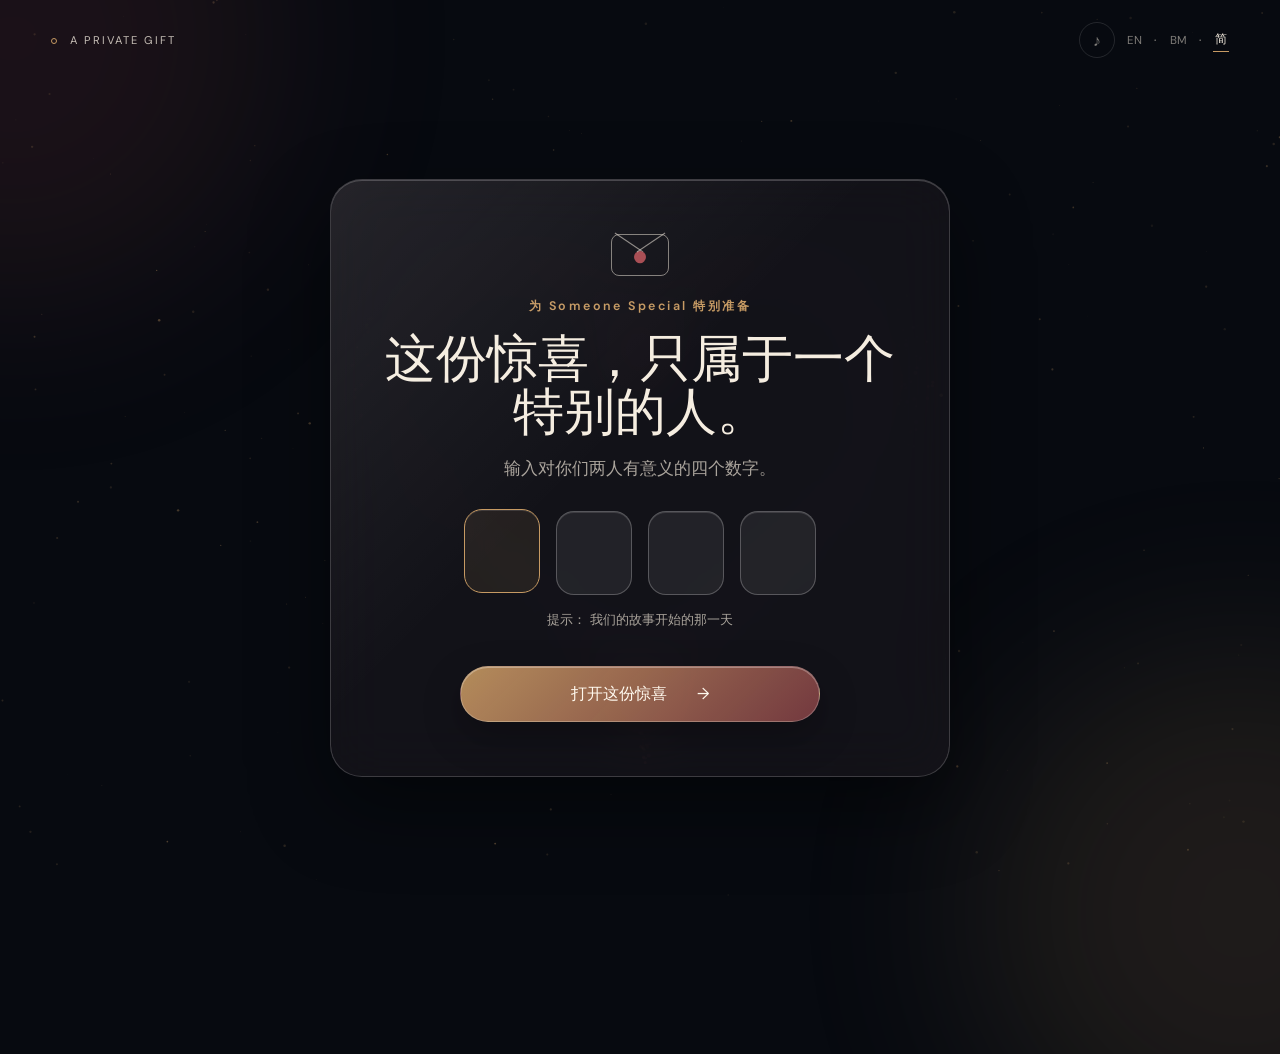
==== experience/index.html @ d4af79c4 "Add files via upload" ====
<!doctype html>
<html lang="en">
<head>
  <meta charset="UTF-8" />
  <meta name="viewport" content="width=device-width, initial-scale=1.0, viewport-fit=cover" />
  <meta name="theme-color" content="#070a10" />
  <meta name="robots" content="noindex, nofollow" />
  <meta name="description" content="A private surprise, made from memories." />
  <title>A Private Surprise</title>
  <link rel="stylesheet" href="style.css" />
  <link rel="preconnect" href="https://fonts.googleapis.com" />
  <link rel="preconnect" href="https://fonts.gstatic.com" crossorigin />
  <link href="https://fonts.googleapis.com/css2?family=Caveat:wght@500;600&family=DM+Sans:wght@300;400;500;600&family=Ma+Shan+Zheng&family=Playfair+Display:ital,wght@0,500;1,500&display=swap" rel="stylesheet" />
</head>
<body>
  <canvas id="particle-canvas" aria-hidden="true"></canvas>
  <audio id="background-music" loop preload="none"></audio>
  <audio id="personal-voice" preload="metadata"></audio>
  <div class="ambient ambient-one"></div><div class="ambient ambient-two"></div>
  <header class="topbar">
    <span class="private-label"><span class="lock-dot"></span> A PRIVATE GIFT</span>
    <div class="topbar-actions">
      <button class="icon-button" id="sound-toggle" type="button" aria-label="Toggle sound" aria-pressed="false">♪</button>
      <div class="language-switch" aria-label="Language selector">
        <button class="language active" data-lang="en" type="button">EN</button><span>·</span>
        <button class="language" data-lang="bm" type="button">BM</button><span>·</span>
        <button class="language" data-lang="zh" type="button">简</button>
      </div>
    </div>
  </header>
  <p class="sound-status" id="sound-status" role="status" aria-live="polite"></p>
  <a class="preview-return" id="preview-return" href="../index.html#experiences" data-copy="previewReturn" hidden>← 返回体验目录</a>
  <a class="music-credit" id="music-credit" href="#" target="_blank" rel="noopener" hidden></a>

  <main id="experience">
    <section class="screen active" id="lock-screen" aria-labelledby="lock-title">
      <form class="glass-panel lock-panel" id="passcode-form" novalidate>
        <div class="envelope-icon" aria-hidden="true"><span></span></div>
        <p class="eyebrow" data-copy="privateFor">MADE ESPECIALLY FOR YOU</p>
        <h1 id="lock-title" data-copy="lockTitle">This surprise belongs to someone special.</h1>
        <p class="supporting" data-copy="lockBody">Enter the four numbers that mean something to both of you.</p>
        <div class="pin-inputs" id="pin-inputs" aria-label="Four digit passcode">
          <input inputmode="numeric" pattern="[0-9]*" maxlength="1" autocomplete="one-time-code" aria-label="Passcode digit 1" />
          <input inputmode="numeric" pattern="[0-9]*" maxlength="1" aria-label="Passcode digit 2" />
          <input inputmode="numeric" pattern="[0-9]*" maxlength="1" aria-label="Passcode digit 3" />
          <input inputmode="numeric" pattern="[0-9]*" maxlength="1" aria-label="Passcode digit 4" />
        </div>
        <p class="hint"><span data-copy="hintLabel">Hint:</span> <span data-copy="hintText">The day our story began</span></p>
        <p class="form-message" id="form-message" role="status" aria-live="polite"></p>
        <button class="primary-button" type="submit"><span data-copy="unlock">Unlock the surprise</span><span>→</span></button>
      </form>
    </section>

    <section class="screen" id="hero-screen" aria-labelledby="hero-title">
      <div class="content hero-content">
        <p class="eyebrow" data-copy="heroKicker">A LITTLE MOMENT, MADE FROM US</p>
        <h2 id="hero-title" data-copy="heroTitle">I made a little surprise for you.</h2>
        <p class="supporting" data-copy="heroBody">Take a breath. Turn up the sound. Let the moment unfold.</p>
        <button class="primary-button" id="enter-button" type="button"><span data-copy="enter">Enter our story</span><span>→</span></button>
      </div>
    </section>

    <section class="screen" id="select-screen" aria-labelledby="select-title">
      <div class="content selection-content">
        <p class="eyebrow" data-copy="selectKicker">CHOOSE A MOMENT</p>
        <h2 id="select-title" data-copy="selectTitle">Choose the shape of your surprise.</h2>
        <div class="choice-grid">
          <button class="choice active-choice" id="heart-choice" type="button"><span class="choice-symbol particle-heart-symbol">♥</span><span class="choice-name" data-copy="forLove">For Love</span><span class="choice-status" data-copy="ready">Ready</span></button>
          <button class="choice" id="birthday-choice" type="button"><span class="choice-symbol">🎂</span><span class="choice-name" data-copy="forBirthday">For a Birthday</span><span class="choice-status" data-copy="ready">Ready</span></button>
          <button class="choice" id="date-choice" type="button"><span class="choice-symbol ticket-symbol">▰</span><span class="choice-name" data-copy="forDate">For a Date</span><span class="choice-status" data-copy="ready">Ready</span></button>
        </div>
        <p class="microcopy" data-copy="chooseHint">Choose a surprise to continue.</p>
      </div>
    </section>

    <section class="screen" id="release-screen" aria-labelledby="release-title">
      <div class="content release-content">
        <p class="eyebrow" data-copy="releaseKicker">OUR MEMORIES, HELD TOGETHER</p>
        <h2 id="release-title" data-copy="releaseTitle">Every light holds a piece of us.</h2>
        <p class="supporting" data-copy="releaseBody">Move gently. When you are ready, set the memories free.</p>
        <button class="primary-button" id="release-button" type="button"><span data-copy="release">Release the memories</span><span>✦</span></button>
      </div>
    </section>

    <section class="screen birthday-transition-screen" id="birthday-transition-screen" aria-labelledby="birthday-transition-title">
      <div class="birthday-transition-stage">
        <p class="eyebrow" data-copy="birthdayMoment">A BIRTHDAY WISH</p>
        <h2 class="visually-hidden" id="birthday-transition-title">Make a birthday wish</h2>
        <div class="birthday-flame-wrap" aria-hidden="true">
          <span class="birthday-flame"></span>
          <span class="birthday-smoke birthday-smoke-1"></span>
          <span class="birthday-smoke birthday-smoke-2"></span>
        </div>
        <div class="birthday-wind" aria-hidden="true"><span></span><span></span><span></span></div>
        <div class="birthday-photo-burst" aria-hidden="true">
          <figure class="birthday-burst-photo birthday-burst-1"><img src="photo-1.jpg" alt="" onerror="this.hidden=true" /></figure>
          <figure class="birthday-burst-photo birthday-burst-2"><img src="photo-2.jpg" alt="" onerror="this.hidden=true" /></figure>
          <figure class="birthday-burst-photo birthday-burst-3"><img src="photo-3.jpg" alt="" onerror="this.hidden=true" /></figure>
          <figure class="birthday-burst-photo birthday-burst-4"><img src="photo-4.jpg" alt="" onerror="this.hidden=true" /></figure>
        </div>
        <p class="birthday-transition-copy" id="birthday-transition-copy" data-copy="birthdayMakeWish">Make a wish.</p>
        <button class="primary-button birthday-mic-button" id="birthday-mic-button" type="button"><span data-copy="enableMicrophone">Enable microphone</span><span>◉</span></button>
        <p class="birthday-privacy" id="birthday-privacy" data-copy="microphonePrivacy">Audio is analysed only on this device and is never recorded.</p>
        <button class="text-button birthday-fallback" id="birthday-fallback" type="button" data-copy="tapToBlow" hidden>Tap here to blow the candle</button>
      </div>
    </section>

    <section class="screen cinema-screen" id="cinema-screen" aria-labelledby="cinema-title">
      <div class="cinema-shell" id="cinema-shell">
        <p class="eyebrow cinema-kicker" data-copy="cinemaKicker">TONIGHT'S FEATURE</p>
        <h2 class="visually-hidden" id="cinema-title">Our little movie</h2>
        <div class="cinema-frame">
          <div class="projector-beam" aria-hidden="true"></div>
          <div class="film-grain" aria-hidden="true"></div>
          <div class="cinema-opening">
            <span class="cinema-mark">M ✦ C</span>
            <p data-copy="cinemaOpening">The feature presentation is about to begin.</p>
          </div>
          <figure class="cinema-slide cinema-slide-1"><img src="photo-1.jpg" alt="Our movie memory one" onerror="this.hidden=true" /></figure>
          <figure class="cinema-slide cinema-slide-2"><img src="photo-2.jpg" alt="Our movie memory two" onerror="this.hidden=true" /></figure>
          <figure class="cinema-slide cinema-slide-3"><img src="photo-3.jpg" alt="Our movie memory three" onerror="this.hidden=true" /></figure>
          <figure class="cinema-slide cinema-slide-4"><img src="photo-4.jpg" alt="Our movie memory four" onerror="this.hidden=true" /></figure>
          <figure class="cinema-slide cinema-slide-5"><img src="photo-5.jpg" alt="Our movie memory five" onerror="this.hidden=true" /></figure>
          <figure class="cinema-slide cinema-slide-6"><img src="photo-6.jpg" alt="Our movie memory six" onerror="this.hidden=true" /></figure>
          <div class="cinema-end-card"><span id="cinema-sender">Sender</span><span class="cinema-heart">♥</span><span id="cinema-recipient">Recipient</span></div>
        </div>
        <p class="cinema-status" data-copy="cinemaStatus">A little film made from our moments.</p>
        <button class="primary-button cinema-continue" id="cinema-continue" type="button"><span data-copy="cinemaContinue">Reveal the invitation</span><span>→</span></button>
      </div>
    </section>

    <section class="screen" id="memories-screen" aria-labelledby="memories-title">
      <div class="memory-heading"><p class="eyebrow" data-copy="memoryKicker">SIX LITTLE MOMENTS</p><h2 id="memories-title" data-copy="memoryTitle">Every piece of this leads back to you.</h2><p class="microcopy" data-copy="memoryHint">Tap a memory to bring it closer.</p></div>
      <div class="memory-field" id="memory-field">
        <button class="memory-card memory-1" type="button" data-title="The first hello" data-date="12.06.2022"><span class="memory-art memory-art-1"><img class="memory-photo" src="photo-1.jpg" alt="Memory one" loading="lazy" onerror="this.hidden=true" /></span><span class="memory-label">The first hello</span></button>
        <button class="memory-card memory-2" type="button" data-title="Our first movie" data-date="28.08.2022"><span class="memory-art memory-art-2"><img class="memory-photo" src="photo-2.jpg" alt="Memory two" loading="lazy" onerror="this.hidden=true" /></span><span class="memory-label">Our first movie</span></button>
        <button class="memory-card memory-3" type="button" data-title="That rainy trip" data-date="14.01.2023"><span class="memory-art memory-art-3"><img class="memory-photo" src="photo-3.jpg" alt="Memory three" loading="lazy" onerror="this.hidden=true" /></span><span class="memory-label">That rainy trip</span></button>
        <button class="memory-card memory-4" type="button" data-title="A little note" data-date="03.05.2023"><span class="memory-art memory-art-4"><img class="memory-photo" src="photo-4.jpg" alt="Memory four" loading="lazy" onerror="this.hidden=true" /></span><span class="memory-label">A little note</span></button>
        <button class="memory-card memory-5" type="button" data-title="Same sky" data-date="20.09.2024"><span class="memory-art memory-art-5"><img class="memory-photo" src="photo-5.jpg" alt="Memory five" loading="lazy" onerror="this.hidden=true" /></span><span class="memory-label">Same sky</span></button>
        <button class="memory-card memory-6" type="button" data-title="Today" data-date="22.09.2026"><span class="memory-art memory-art-6"><img class="memory-photo" src="photo-6.jpg" alt="Memory six" loading="lazy" onerror="this.hidden=true" /></span><span class="memory-label">Today</span></button>
      </div>
      <button class="text-button finale-trigger" id="finale-button" type="button" data-copy="finaleButton">Discover the final message →</button>
    </section>

    <section class="screen" id="finale-screen" aria-labelledby="finale-title">
      <div class="glass-panel finale-panel">
        <p class="eyebrow" data-copy="finaleKicker">THE FINAL REVEAL</p>
        <h2 id="finale-title" data-copy="finaleTitle">Same sky. Different days. Always us.</h2>
        <p class="supporting" data-copy="finaleBody">Thank you for making ordinary moments feel unforgettable.</p>
        <div class="voice-message-card">
          <p data-copy="voiceIntro">There’s something I want you to hear.</p>
          <button class="voice-message-button" id="voice-message-button" type="button">
            <span class="voice-play-icon" id="voice-play-icon">▶</span>
            <span id="voice-button-label" data-copy="playVoice">Play my message</span>
            <span class="voice-time" id="voice-time">0:00</span>
          </button>
          <div class="voice-progress" id="voice-progress" aria-hidden="true"><span></span></div>
        </div>
        <button class="date-response" id="date-response" type="button" data-copy="dateAnswer">Yes — it’s a date ♥</button>
        <p class="date-confirmation" id="date-confirmation" aria-live="polite"></p>
        <div class="handwritten-finale" id="handwritten-finale">
          <p class="handwritten-message" id="handwritten-message" aria-live="polite"></p>
          <span class="writing-cursor" id="writing-cursor" aria-hidden="true">✦</span>
          <button class="hidden-ending" id="hidden-ending" type="button" aria-live="polite"></button>
          <span class="ending-ornament" id="ending-ornament" aria-hidden="true"></span>
        </div>
        <p class="signature"><span id="signature-sender">Sender</span> <span>♥</span> <span id="signature-recipient">Recipient</span></p>
        <button class="primary-button" id="replay-button" type="button"><span data-copy="replay">Replay the moment</span><span>↻</span></button>
      </div>
    </section>

    <section class="screen" id="date-details-screen" aria-labelledby="date-details-title">
      <div class="glass-panel date-ticket-card">
        <div class="ticket-glow" aria-hidden="true"></div>
        <div class="ticket-header">
          <p class="eyebrow" data-copy="invitationKicker">ADMIT TWO · ONE SPECIAL EVENING</p>
          <span class="ticket-number" id="ticket-number">M+C · 0901</span>
        </div>
        <h2 id="date-details-title">Our Movie Date</h2>
        <p class="ticket-for"><span data-copy="preparedFor">Prepared especially for</span> <strong id="ticket-recipient">Recipient</strong></p>
        <div class="ticket-perforation" aria-hidden="true"><span></span></div>
        <dl class="invitation-details">
          <div><dt data-copy="movieLabel">Movie</dt><dd id="invitation-movie">A movie of your choice</dd></div>
          <div><dt data-copy="dateLabel">Date</dt><dd id="invitation-date">Our next free evening</dd></div>
          <div><dt data-copy="timeLabel">Time</dt><dd id="invitation-time">After sunset</dd></div>
          <div><dt data-copy="locationLabel">Location</dt><dd id="invitation-location">I’ll reveal it soon</dd></div>
          <div><dt data-copy="dressCodeLabel">Dress code</dt><dd id="invitation-dress-code">Come as you are</dd></div>
        </dl>
        <div class="ticket-barcode" aria-hidden="true"></div>
        <div class="invitation-actions">
          <a class="ticket-action" id="map-button" href="#" target="_blank" rel="noopener" hidden><span data-copy="openMap">Open in Maps</span><span>↗</span></a>
          <button class="ticket-action" id="calendar-button" type="button" hidden><span data-copy="addCalendar">Add to Calendar</span><span>＋</span></button>
          <a class="ticket-action ticket-action-primary" id="whatsapp-button" href="#" target="_blank" rel="noopener"><span data-copy="replyWhatsapp">Reply on WhatsApp</span><span>→</span></a>
        </div>
        <button class="text-button ticket-replay" id="ticket-replay-button" type="button" data-copy="replay">Replay the moment</button>
      </div>
    </section>
  </main>

  <dialog class="memory-dialog" id="memory-dialog">
    <button class="dialog-close" id="dialog-close" type="button" aria-label="Close memory">×</button>
    <div class="dialog-art" id="dialog-art"><img class="dialog-photo" id="dialog-photo" alt="Selected memory" /></div><p class="eyebrow" id="dialog-date"></p><h3 id="dialog-title"></h3><p id="dialog-copy">A small moment, but a beautiful part of our story.</p>
  </dialog>
  <div class="loading-screen" id="loading-screen"><span class="loading-mark">♥</span><p>Preparing your surprise</p></div>
  <script src="client-config.js"></script>
  <script src="script.js" defer></script>
</body>
</html>
---- experience/style.css ----
:root{color-scheme:dark;--bg:#070a10;--ivory:#f5ede0;--muted:#aaa49c;--gold:#c69a63;--rose:#a94f55;--glass:rgba(28,25,30,.58);--line:rgba(255,255,255,.18);--shadow:0 30px 80px rgba(0,0,0,.45);--serif:"Playfair Display",Georgia,serif;--sans:"DM Sans",-apple-system,BlinkMacSystemFont,"Segoe UI",sans-serif}
*{box-sizing:border-box}[hidden]{display:none!important}html,body{width:100%;min-height:100%;margin:0;overflow:hidden;background:var(--bg);color:var(--ivory);font-family:var(--sans)}button,input{font:inherit}button{-webkit-tap-highlight-color:transparent}
#particle-canvas{position:fixed;inset:0;width:100%;height:100%;z-index:0}.ambient{position:fixed;width:42vw;height:42vw;border-radius:50%;filter:blur(100px);opacity:.12;pointer-events:none;z-index:1}.ambient-one{left:-20vw;top:-18vw;background:var(--rose)}.ambient-two{right:-18vw;bottom:-22vw;background:var(--gold)}
.topbar{position:fixed;inset:0 0 auto;z-index:20;display:flex;align-items:center;justify-content:space-between;padding:max(22px,env(safe-area-inset-top)) clamp(20px,4vw,64px) 0;color:rgba(245,237,224,.78)}.private-label,.language-switch{font-size:.7rem;letter-spacing:.18em}.lock-dot{display:inline-block;width:6px;height:6px;margin-right:8px;border:1px solid var(--gold);border-radius:50%}.topbar-actions,.language-switch{display:flex;align-items:center;gap:10px}.language,.icon-button{border:0;background:transparent;color:rgba(245,237,224,.5);cursor:pointer}.language{padding:4px 2px;font-size:.72rem}.language.active{color:var(--ivory);border-bottom:1px solid var(--gold)}.icon-button{width:36px;height:36px;border:1px solid rgba(255,255,255,.12);border-radius:50%}.icon-button[aria-pressed=true]{color:var(--gold);border-color:rgba(198,154,99,.5)}
.sound-status{position:fixed;z-index:60;left:50%;bottom:max(24px,env(safe-area-inset-bottom));max-width:min(88vw,520px);margin:0;padding:11px 18px;border:1px solid rgba(255,255,255,.15);border-radius:999px;background:rgba(18,19,24,.84);box-shadow:0 16px 45px rgba(0,0,0,.38);color:var(--ivory);font-size:.78rem;text-align:center;opacity:0;pointer-events:none;transform:translate(-50%,12px);transition:opacity .3s,transform .3s;backdrop-filter:blur(18px)}.sound-status.visible{opacity:1;transform:translate(-50%,0)}
.preview-return{position:fixed;z-index:55;left:clamp(18px,4vw,64px);bottom:20px;padding:9px 13px;border:1px solid rgba(255,255,255,.14);border-radius:999px;background:rgba(16,16,21,.72);color:rgba(245,237,224,.68);font-size:.68rem;text-decoration:none;backdrop-filter:blur(16px)}.preview-return:hover{color:var(--gold);border-color:rgba(198,154,99,.45)}
.music-credit{position:fixed;z-index:20;right:18px;bottom:14px;max-width:45vw;color:rgba(245,237,224,.42);font-size:.62rem;text-decoration:none;white-space:nowrap;overflow:hidden;text-overflow:ellipsis}.music-credit:hover{color:var(--gold)}
#experience{position:relative;z-index:5;width:100%;height:100svh}.screen{position:absolute;inset:0;display:grid;place-items:center;padding:86px 24px 30px;opacity:0;visibility:hidden;pointer-events:none}.screen.active{opacity:1;visibility:visible;pointer-events:auto}.content{width:min(900px,100%);text-align:center}.eyebrow{margin:0 0 14px;color:var(--gold);font-size:clamp(.64rem,1vw,.78rem);font-weight:600;letter-spacing:.2em}h1,h2,h3{margin:0;font-family:var(--serif);font-weight:500}h1{font-size:clamp(2rem,4.5vw,4.25rem);line-height:1.04}h2{font-size:clamp(2.2rem,5vw,4.8rem);line-height:1.04}.supporting{width:min(650px,100%);margin:18px auto 28px;color:var(--muted);font-size:clamp(.94rem,1.5vw,1.08rem);line-height:1.7}.microcopy{color:var(--muted);font-size:.82rem;letter-spacing:.08em}
.glass-panel{position:relative;width:min(620px,94vw);padding:clamp(28px,5vw,54px);overflow:hidden;border:1px solid var(--line);border-radius:32px;background:var(--glass);box-shadow:var(--shadow),inset 0 1px 0 rgba(255,255,255,.2);backdrop-filter:blur(28px) saturate(135%);-webkit-backdrop-filter:blur(28px) saturate(135%);text-align:center}.glass-panel:before{content:"";position:absolute;inset:0;background:linear-gradient(135deg,rgba(255,255,255,.08),transparent 45%);pointer-events:none}.lock-panel h1{font-size:clamp(2rem,4vw,3.6rem)}
.envelope-icon{position:relative;width:58px;height:42px;margin:0 auto 22px;border:1px solid rgba(245,237,224,.5);border-radius:8px}.envelope-icon:before,.envelope-icon:after{content:"";position:absolute;top:7px;width:34px;height:1px;background:rgba(245,237,224,.55)}.envelope-icon:before{left:0;transform:rotate(34deg)}.envelope-icon:after{right:0;transform:rotate(-34deg)}.envelope-icon span{position:absolute;left:50%;top:16px;width:12px;height:12px;transform:translateX(-50%) rotate(45deg);border-radius:50% 50% 45% 50%;background:var(--rose)}
.pin-inputs{display:flex;justify-content:center;gap:clamp(8px,2vw,16px);margin:24px 0 16px}.pin-inputs input{width:clamp(54px,11vw,76px);height:clamp(62px,12vw,84px);border:1px solid rgba(255,255,255,.24);border-radius:18px;outline:none;background:rgba(255,255,255,.07);box-shadow:inset 0 1px 0 rgba(255,255,255,.12);color:var(--ivory);font-family:var(--serif);font-size:clamp(1.8rem,4vw,2.5rem);text-align:center;transition:border-color .25s,background .25s,transform .25s}.pin-inputs input:focus{border-color:var(--gold);background:rgba(198,154,99,.1);transform:translateY(-2px)}.pin-inputs.success input{color:var(--gold);border-color:var(--gold);box-shadow:0 0 24px rgba(198,154,99,.2)}.hint{margin:0 0 8px;color:var(--muted);font-size:.82rem}.form-message{min-height:1.3em;margin:0 0 12px;color:#d6a3a3;font-size:.82rem}
.primary-button{position:relative;display:inline-flex;align-items:center;justify-content:center;gap:30px;min-width:min(360px,100%);padding:16px 26px;border:1px solid rgba(255,255,255,.22);border-radius:999px;background:linear-gradient(135deg,rgba(198,154,99,.9),rgba(169,79,85,.65));box-shadow:0 14px 38px rgba(0,0,0,.28),inset 0 1px 0 rgba(255,255,255,.3);color:#fff9ee;cursor:pointer;transition:transform .3s,box-shadow .3s}.primary-button:hover{transform:translateY(-2px);box-shadow:0 18px 48px rgba(0,0,0,.36),0 0 30px rgba(198,154,99,.12)}.primary-button:focus-visible,.choice:focus-visible,.memory-card:focus-visible{outline:2px solid var(--gold);outline-offset:4px}
.choice-grid{display:grid;grid-template-columns:repeat(3,1fr);gap:16px;width:min(860px,100%);margin:40px auto 24px}.choice{display:grid;justify-items:center;gap:8px;min-height:190px;padding:26px 16px;border:1px solid rgba(255,255,255,.12);border-radius:24px;background:rgba(14,18,26,.5);color:var(--ivory);backdrop-filter:blur(18px);cursor:pointer;transition:border-color .3s,transform .3s,background .3s}.choice:hover:not(:disabled){transform:translateY(-6px);border-color:rgba(198,154,99,.55);background:rgba(198,154,99,.07)}.choice:disabled{cursor:default;opacity:.38}.choice-symbol{display:grid;place-items:center;height:76px;font-size:4rem;color:var(--gold);text-shadow:0 0 30px rgba(198,154,99,.25)}.particle-heart-symbol{color:var(--rose)}.choice-name{font-family:var(--serif);font-size:1.25rem}.choice-status{color:var(--muted);font-size:.68rem;letter-spacing:.13em;text-transform:uppercase}
.ticket-symbol{font-size:3.25rem;transform:rotate(-7deg);color:#d6b57f}
.release-content{pointer-events:none}.release-content .primary-button{margin-top:28vh;pointer-events:auto}.memory-heading{position:absolute;top:92px;left:50%;width:min(800px,88vw);transform:translateX(-50%);text-align:center;z-index:4}.memory-heading h2{font-size:clamp(1.75rem,4vw,3.5rem)}.memory-field{position:absolute;inset:170px 0 70px}.memory-card{position:absolute;width:clamp(112px,15vw,190px);padding:8px 8px 12px;border:1px solid rgba(255,255,255,.16);border-radius:16px;background:rgba(18,19,24,.7);box-shadow:0 18px 50px rgba(0,0,0,.35);color:var(--ivory);text-align:left;cursor:pointer;backdrop-filter:blur(12px);transition:transform .35s,border-color .35s}.memory-card:hover{transform:translateY(-8px) rotate(0)!important;border-color:rgba(198,154,99,.5);z-index:5}.memory-art{display:block;aspect-ratio:4/3;border-radius:11px;background-size:cover}.memory-art-1{background:radial-gradient(circle at 35% 30%,#f0b7a4 0 8%,transparent 9%),linear-gradient(145deg,#603b42,#172438 60%,#c08a62)}.memory-art-2{background:radial-gradient(ellipse at center,#9d343d 0 8%,#211821 48%,#050609 49%)}.memory-art-3{background:linear-gradient(115deg,rgba(255,255,255,.35) 1px,transparent 1px),linear-gradient(145deg,#1c3545,#77818a 55%,#d0a47c);background-size:15px 15px,cover}.memory-art-4{background:linear-gradient(155deg,#d8b99a,#8b5b4d 50%,#2c1b20)}.memory-art-5{background:radial-gradient(circle at 70% 28%,#f5e5bf 0 5%,transparent 6%),linear-gradient(#101a2e,#553a52 55%,#d48763)}.memory-art-6{background:linear-gradient(140deg,#2f1622,#9e4e50 48%,#d2a669)}.memory-label{display:block;margin-top:10px;font-family:var(--serif);font-size:.9rem}.memory-1{left:8%;top:18%;transform:rotate(-5deg)}.memory-2{left:28%;bottom:3%;transform:rotate(3deg)}.memory-3{left:45%;top:14%;transform:rotate(-2deg)}.memory-4{right:27%;bottom:5%;transform:rotate(-4deg)}.memory-5{right:7%;top:18%;transform:rotate(5deg)}.memory-6{left:50%;top:49%;transform:translate(-50%,-50%) rotate(2deg)}.finale-trigger{position:absolute;left:50%;bottom:26px;transform:translateX(-50%)}.text-button{border:0;background:transparent;color:var(--gold);cursor:pointer;letter-spacing:.06em}#finale-screen{overflow-y:auto}.finale-panel{width:min(720px,94vw)}.finale-panel h2{font-size:clamp(2.2rem,5vw,4.5rem)}.signature{margin:30px 0;font-family:var(--serif);font-size:1.35rem;letter-spacing:.08em}.signature span{color:var(--rose)}
.memory-dialog{width:min(440px,90vw);padding:10px 10px 28px;border:1px solid rgba(255,255,255,.18);border-radius:24px;background:rgba(18,19,24,.88);color:var(--ivory);box-shadow:var(--shadow);backdrop-filter:blur(24px);text-align:center}.memory-dialog::backdrop{background:rgba(0,0,0,.65);backdrop-filter:blur(6px)}.dialog-art{aspect-ratio:4/3;border-radius:16px;background:linear-gradient(145deg,#2b1a27,#a14f51,#cf9f68)}.memory-dialog h3{font-size:2rem}.memory-dialog>p:last-child{color:var(--muted)}.dialog-close{position:absolute;top:18px;right:18px;width:34px;height:34px;border:1px solid rgba(255,255,255,.2);border-radius:50%;background:rgba(0,0,0,.3);color:#fff;cursor:pointer;z-index:2}
.voice-message-card{position:relative;width:min(470px,100%);margin:18px auto 20px;padding:14px 16px;border:1px solid rgba(255,255,255,.13);border-radius:20px;background:rgba(255,255,255,.045);text-align:left}.voice-message-card>p{margin:0 0 10px;color:var(--muted);font-size:.76rem;letter-spacing:.04em}.voice-message-button{display:grid;grid-template-columns:34px 1fr auto;align-items:center;gap:10px;width:100%;padding:0;border:0;background:transparent;color:var(--ivory);text-align:left;cursor:pointer}.voice-play-icon{display:grid;place-items:center;width:34px;height:34px;border:1px solid rgba(214,181,127,.42);border-radius:50%;background:rgba(214,181,127,.1);color:var(--gold);font-size:.72rem}.voice-time{color:var(--muted);font-size:.68rem;font-variant-numeric:tabular-nums}.voice-progress{height:2px;margin:12px 2px 0;overflow:hidden;border-radius:999px;background:rgba(255,255,255,.1)}.voice-progress span{display:block;width:100%;height:100%;background:linear-gradient(90deg,var(--gold),var(--rose));transform:scaleX(var(--voice-progress,0));transform-origin:left;transition:transform .12s linear}
.date-response{display:none;margin:4px auto 10px;padding:13px 24px;border:1px solid rgba(198,154,99,.52);border-radius:999px;background:rgba(198,154,99,.1);color:var(--ivory);cursor:pointer;transition:background .3s,transform .3s}.date-response:hover{transform:translateY(-2px);background:rgba(198,154,99,.2)}.date-response.accepted{border-color:rgba(169,79,85,.65);background:rgba(169,79,85,.2)}.date-confirmation{min-height:1.5em;margin:0;color:var(--gold);font-family:var(--serif)}body[data-journey="date"] .date-response{display:block}
#date-details-screen{overflow-y:auto}.date-ticket-card{width:min(760px,94vw);padding:clamp(26px,4vw,46px);text-align:left}.ticket-glow{position:absolute;top:-20%;right:-12%;width:48%;aspect-ratio:1;border-radius:50%;background:rgba(214,181,127,.13);filter:blur(60px);pointer-events:none}.ticket-header{position:relative;display:flex;align-items:flex-start;justify-content:space-between;gap:20px}.ticket-header .eyebrow{margin:0}.ticket-number{color:rgba(245,237,224,.55);font-family:monospace;font-size:.72rem;letter-spacing:.12em;white-space:nowrap}.date-ticket-card h2{position:relative;margin-top:16px;font-size:clamp(2.2rem,5vw,4rem)}.ticket-for{position:relative;margin:12px 0 25px;color:var(--muted);font-size:.88rem}.ticket-for strong{color:var(--ivory);font-weight:500}.ticket-perforation{position:relative;height:25px;margin-inline:calc(clamp(26px,4vw,46px) * -1);overflow:hidden}.ticket-perforation:before{content:"";position:absolute;top:50%;left:0;right:0;border-top:1px dashed rgba(255,255,255,.2)}.ticket-perforation:after,.ticket-perforation span:after{content:"";position:absolute;top:50%;width:24px;height:24px;border-radius:50%;background:var(--bg)}.ticket-perforation:after{left:0;transform:translate(-50%,-50%)}.ticket-perforation span:after{right:0;transform:translate(50%,-50%)}.invitation-details{position:relative;display:grid;grid-template-columns:repeat(2,minmax(0,1fr));gap:20px 32px;margin:20px 0 26px}.invitation-details div{min-width:0}.invitation-details dt{margin-bottom:5px;color:var(--gold);font-size:.66rem;font-weight:600;letter-spacing:.16em;text-transform:uppercase}.invitation-details dd{margin:0;color:var(--ivory);font-family:var(--serif);font-size:clamp(1.05rem,2vw,1.35rem);overflow-wrap:anywhere}.ticket-barcode{position:relative;width:130px;height:26px;margin:4px 0 24px;background:repeating-linear-gradient(90deg,rgba(245,237,224,.65) 0 1px,transparent 1px 3px,rgba(245,237,224,.42) 3px 5px,transparent 5px 8px);opacity:.55}.invitation-actions{position:relative;display:flex;flex-wrap:wrap;gap:10px}.ticket-action{display:inline-flex;align-items:center;justify-content:space-between;gap:20px;min-height:46px;padding:12px 17px;border:1px solid rgba(255,255,255,.16);border-radius:999px;background:rgba(255,255,255,.04);color:var(--ivory);font-size:.78rem;text-decoration:none;cursor:pointer;transition:transform .25s,border-color .25s,background .25s}.ticket-action:hover{transform:translateY(-2px);border-color:rgba(214,181,127,.5);background:rgba(214,181,127,.09)}.ticket-action-primary{border-color:rgba(214,181,127,.45);background:linear-gradient(135deg,rgba(214,181,127,.22),rgba(158,83,97,.16))}.ticket-replay{display:block;margin:22px auto 0;font-size:.76rem}
.loading-screen{position:fixed;inset:0;z-index:100;display:grid;place-content:center;gap:16px;background:var(--bg);text-align:center;transition:opacity .7s,visibility .7s}.loading-screen.hidden{opacity:0;visibility:hidden}.loading-mark{color:var(--rose);font-size:2.5rem;animation:pulse 1.5s ease-in-out infinite}.loading-screen p{color:var(--muted);font-size:.78rem;letter-spacing:.16em;text-transform:uppercase}@keyframes pulse{50%{opacity:.45;transform:scale(.9)}}
.visually-hidden{position:absolute;width:1px;height:1px;padding:0;margin:-1px;overflow:hidden;clip:rect(0,0,0,0);white-space:nowrap;border:0}
.birthday-transition-screen{padding:0;background:radial-gradient(circle at center,rgba(84,43,47,.08),rgba(2,3,5,.38) 70%)}.birthday-transition-stage{position:relative;width:100%;height:100%;text-align:center}.birthday-transition-stage>.eyebrow{position:absolute;z-index:7;top:max(92px,12svh);left:0;width:100%}.birthday-transition-copy{position:absolute;z-index:9;left:50%;bottom:150px;width:min(88vw,620px);margin:0;transform:translateX(-50%);color:var(--ivory);font-family:var(--serif);font-size:clamp(1.35rem,3vw,2.25rem);text-shadow:0 6px 28px rgba(0,0,0,.8)}.birthday-mic-button{position:absolute;z-index:10;left:50%;bottom:82px;transform:translateX(-50%)}.birthday-mic-button:hover{transform:translateX(-50%) translateY(-2px)}.birthday-mic-button:disabled{cursor:wait;opacity:.58}.birthday-privacy{position:absolute;z-index:9;left:50%;bottom:42px;width:min(88vw,560px);margin:0;transform:translateX(-50%);color:var(--muted);font-size:.7rem;letter-spacing:.04em}.birthday-fallback{position:absolute;z-index:11;left:50%;bottom:92px;transform:translateX(-50%);padding:12px 18px}.birthday-flame-wrap{position:absolute;z-index:8;left:50%;top:calc(50% - min(32vw,32vh));width:34px;height:56px;transform:translate(-50%,-50%)}.birthday-flame{position:absolute;left:50%;bottom:5px;width:20px;height:30px;border-radius:55% 45% 55% 45%;background:radial-gradient(circle at 52% 70%,#fff9ca 0 14%,#ffd26a 15% 37%,#ff7b3d 48%,rgba(255,85,45,.12) 72%);box-shadow:0 0 16px #ffd26a,0 0 38px rgba(255,119,58,.7),0 0 72px rgba(255,105,45,.35);transform:translateX(-50%) rotate(4deg);transform-origin:50% 100%;animation:birthday-flame-flicker .16s ease-in-out infinite alternate}.birthday-smoke{position:absolute;left:50%;bottom:18px;width:12px;height:28px;border:2px solid rgba(220,219,215,.5);border-color:rgba(220,219,215,.46) transparent transparent rgba(220,219,215,.25);border-radius:50%;opacity:0;filter:blur(1px)}.birthday-smoke-2{margin-left:5px;transform:scale(.75)}.birthday-wind{position:absolute;z-index:10;inset:0;pointer-events:none;overflow:hidden}.birthday-wind span{position:absolute;right:-35vw;width:32vw;height:1px;background:linear-gradient(90deg,transparent,rgba(245,237,224,.7),transparent);opacity:0}.birthday-wind span:nth-child(1){top:35%}.birthday-wind span:nth-child(2){top:40%;width:42vw}.birthday-wind span:nth-child(3){top:45%;width:26vw}.birthday-photo-burst{position:absolute;z-index:12;inset:0;pointer-events:none}.birthday-burst-photo{position:absolute;left:50%;top:calc(50% - min(32vw,32vh));width:clamp(92px,14vw,165px);aspect-ratio:4/3;margin:0;padding:6px;border:1px solid rgba(255,255,255,.22);border-radius:12px;background:linear-gradient(145deg,#5b3341,#c79b70);box-shadow:0 22px 60px rgba(0,0,0,.5);opacity:0;overflow:hidden}.birthday-burst-photo img{width:100%;height:100%;border-radius:8px;object-fit:cover}.birthday-burst-1{--tx:-30vw;--ty:2vh;--rot:-10deg}.birthday-burst-2{--tx:-13vw;--ty:25vh;--rot:7deg}.birthday-burst-3{--tx:15vw;--ty:23vh;--rot:-5deg}.birthday-burst-4{--tx:31vw;--ty:3vh;--rot:9deg}.birthday-celebrating #particle-canvas{transform:scale(1.2);transition:transform 1.1s cubic-bezier(.22,1,.36,1),opacity .8s}.birthday-listening .birthday-flame{animation-duration:.1s}.birthday-listening .birthday-mic-button{opacity:.4}.birthday-blown .birthday-flame{animation:flame-out .38s ease-out forwards}.birthday-blown .birthday-smoke-1{animation:smoke-rise 1.8s .24s ease-out forwards}.birthday-blown .birthday-smoke-2{animation:smoke-rise 1.9s .48s ease-out forwards}.birthday-blown .birthday-wind span:nth-child(1){animation:wind-pass .6s ease-out forwards}.birthday-blown .birthday-wind span:nth-child(2){animation:wind-pass .7s .08s ease-out forwards}.birthday-blown .birthday-wind span:nth-child(3){animation:wind-pass .55s .14s ease-out forwards}.birthday-blown .birthday-burst-1{animation:birthday-photo-out 1.15s 1.05s cubic-bezier(.2,.9,.2,1) forwards}.birthday-blown .birthday-burst-2{animation:birthday-photo-out 1.15s 1.17s cubic-bezier(.2,.9,.2,1) forwards}.birthday-blown .birthday-burst-3{animation:birthday-photo-out 1.15s 1.29s cubic-bezier(.2,.9,.2,1) forwards}.birthday-blown .birthday-burst-4{animation:birthday-photo-out 1.15s 1.41s cubic-bezier(.2,.9,.2,1) forwards}.birthday-blown #particle-canvas{opacity:.32;transform:scale(1.38)}
@keyframes birthday-flame-flicker{from{transform:translateX(-50%) rotate(-5deg) scale(.94,1.04)}to{transform:translateX(-50%) rotate(7deg) scale(1.07,.95)}}@keyframes flame-out{0%{opacity:1;transform:translateX(-50%) scale(1)}65%{opacity:.75;transform:translateX(-70%) skewX(-28deg) scale(.7,.5)}100%{opacity:0;transform:translateX(-100%) scale(.1)}}@keyframes smoke-rise{0%{opacity:0;transform:translate(-50%,0) scale(.5)}20%{opacity:.55}100%{opacity:0;transform:translate(-50%,-70px) scale(1.7) rotate(25deg)}}@keyframes wind-pass{0%{opacity:0;transform:translateX(0)}30%{opacity:.65}100%{opacity:0;transform:translateX(-145vw)}}@keyframes birthday-photo-out{0%{opacity:0;transform:translate(-50%,-50%) scale(.08)}20%{opacity:1}100%{opacity:1;transform:translate(calc(-50% + var(--tx)),calc(-50% + var(--ty))) rotate(var(--rot)) scale(1)}}
.cinema-screen{padding:0;background:#020303}.cinema-shell{display:flex;flex-direction:column;align-items:center;justify-content:center;width:100vw;transition:width 1.35s cubic-bezier(.22,1,.36,1)}.cinema-kicker{margin-bottom:14px;opacity:0;transition:opacity .6s 1s}.cinema-frame{position:relative;width:100%;height:100svh;overflow:hidden;border:0 solid rgba(214,181,127,.22);border-radius:0;background:#050505;box-shadow:none;transition:height 1.35s cubic-bezier(.22,1,.36,1),border-width 1.1s,border-radius 1.1s,box-shadow 1.1s}.cinema-opening,.cinema-end-card,.cinema-slide{position:absolute;inset:0}.cinema-opening{z-index:4;display:grid;place-content:center;gap:16px;background:radial-gradient(circle at center,#17130f,#030303 68%);text-align:center;transition:opacity .65s 1.15s}.cinema-opening p{margin:0;color:rgba(245,237,224,.68);font-size:clamp(.72rem,1.25vw,.9rem);letter-spacing:.15em;text-transform:uppercase}.cinema-mark{color:var(--gold);font-family:var(--serif);font-size:clamp(2rem,5vw,4.5rem);letter-spacing:.18em}.cinema-slide{z-index:3;margin:0;opacity:0;background-position:center;background-size:cover;transform:scale(1.06)}.cinema-slide img{width:100%;height:100%;object-fit:cover}.cinema-slide:after{content:"";position:absolute;inset:0;background:linear-gradient(90deg,rgba(0,0,0,.28),transparent 22% 78%,rgba(0,0,0,.28)),linear-gradient(0deg,rgba(0,0,0,.22),transparent 30%)}.cinema-slide-1{background:linear-gradient(135deg,#442b35,#bd806e)}.cinema-slide-2{background:linear-gradient(135deg,#172238,#95545c)}.cinema-slide-3{background:linear-gradient(135deg,#1e3741,#cfaa80)}.cinema-slide-4{background:linear-gradient(135deg,#4f2834,#b27865)}.cinema-slide-5{background:linear-gradient(135deg,#101c31,#72516a)}.cinema-slide-6{background:linear-gradient(135deg,#43202e,#c89d68)}.projector-beam{position:absolute;z-index:7;inset:-20%;pointer-events:none;background:linear-gradient(108deg,transparent 34%,rgba(255,240,207,.045) 46%,transparent 58%);transform:translateX(-80%)}.film-grain{position:absolute;z-index:8;inset:0;pointer-events:none;opacity:.15;background-image:repeating-radial-gradient(circle at 17% 23%,rgba(255,255,255,.2) 0 1px,transparent 1px 4px);mix-blend-mode:screen}.cinema-end-card{z-index:2;display:flex;align-items:center;justify-content:center;gap:18px;background:radial-gradient(circle at center,#261a1d,#030303 70%);color:var(--ivory);font-family:var(--serif);font-size:clamp(1.5rem,4vw,3.4rem);letter-spacing:.08em;opacity:0}.cinema-heart{color:var(--rose)}.cinema-status{margin:16px 0 12px;color:var(--muted);font-size:.78rem;letter-spacing:.08em;opacity:0;transition:opacity .6s 1.1s}.cinema-continue{min-width:min(330px,86vw);opacity:0;pointer-events:none;transform:translateY(8px);transition:opacity .5s,transform .5s}.cinema-playing .topbar{opacity:0;pointer-events:none}.topbar{transition:opacity .45s}.cinema-playing .ambient{opacity:0}.ambient{transition:opacity .5s}.cinema-playing .cinema-shell{width:min(92vw,1200px)}.cinema-playing .cinema-frame{height:min(58svh,38.5vw,500px);border-width:1px;border-radius:7px;box-shadow:0 0 90px rgba(214,181,127,.12),0 35px 90px rgba(0,0,0,.7)}.cinema-playing .cinema-kicker,.cinema-playing .cinema-status{opacity:1}.cinema-playing .cinema-opening{opacity:0}.cinema-playing .projector-beam{animation:projector-sweep 6.8s 1s ease-in-out both}.cinema-playing .cinema-slide-1{animation:cinema-slide 1.3s 1.25s ease both}.cinema-playing .cinema-slide-2{animation:cinema-slide 1.3s 2.2s ease both}.cinema-playing .cinema-slide-3{animation:cinema-slide 1.3s 3.15s ease both}.cinema-playing .cinema-slide-4{animation:cinema-slide 1.3s 4.1s ease both}.cinema-playing .cinema-slide-5{animation:cinema-slide 1.3s 5.05s ease both}.cinema-playing .cinema-slide-6{animation:cinema-slide 1.3s 6s ease both}.cinema-playing .cinema-end-card{animation:end-card-in .65s 7s ease forwards}.cinema-ready .cinema-continue{opacity:1;pointer-events:auto;transform:translateY(0)}
@keyframes cinema-slide{0%{opacity:0;transform:scale(1.07)}12%,78%{opacity:1}100%{opacity:0;transform:scale(1)}}@keyframes end-card-in{to{opacity:1}}@keyframes projector-sweep{0%{transform:translateX(-80%)}50%{transform:translateX(40%)}100%{transform:translateX(80%)}}
@media(max-width:720px){.topbar{padding-inline:18px}.private-label{font-size:.58rem}.screen{padding-inline:16px}.cinema-screen{padding-inline:0}.glass-panel{border-radius:26px}.choice-grid{grid-template-columns:1fr;width:min(340px,100%);gap:10px}.choice{grid-template-columns:68px 1fr auto;align-items:center;justify-items:start;min-height:86px;padding:12px 16px;text-align:left}.choice-symbol{height:auto;font-size:2.4rem}.choice-status{justify-self:end}.release-content .primary-button{margin-top:35vh}.memory-field{inset:190px 0 80px}.memory-card{width:105px}.memory-1{left:4%;top:8%}.memory-2{left:8%;bottom:5%}.memory-3{left:38%;top:6%}.memory-4{right:7%;bottom:7%}.memory-5{right:4%;top:12%}.memory-6{left:50%;top:53%}.cinema-playing .cinema-shell{width:92vw}.cinema-playing .cinema-frame{height:calc(92vw / 1.78);max-height:44svh}.cinema-status{max-width:86vw;text-align:center}.cinema-kicker{margin-top:8px}}
@media(prefers-reduced-motion:reduce){*,*:before,*:after{scroll-behavior:auto!important;animation-duration:.01ms!important;animation-iteration-count:1!important;transition-duration:.01ms!important}}

/* Flat-file motion system: no external animation library required. */
.screen{
  transform:translateY(20px) scale(.99);
  transition:opacity .65s ease,transform .75s cubic-bezier(.22,1,.36,1),visibility .65s;
}
.screen.active{transform:translateY(0) scale(1)}
.pin-inputs.shake{animation:shake .36s ease}
.lock-panel.unlocking{animation:unlock .7s cubic-bezier(.7,0,.84,0) forwards}
.memory-card{opacity:0}
.memory-card.revealed{animation:card-in .75s var(--card-delay,0ms) cubic-bezier(.34,1.56,.64,1) forwards}
.choice.active-choice{border-color:rgba(198,154,99,.58);background:rgba(198,154,99,.08);box-shadow:inset 0 1px 0 rgba(255,255,255,.08),0 18px 48px rgba(0,0,0,.18)}
.memory-art{position:relative;overflow:hidden}
.memory-photo,.dialog-photo{display:block;width:100%;height:100%;object-fit:cover}
.memory-photo[hidden],.dialog-photo[hidden]{display:none}
.dialog-art{overflow:hidden}
body[data-journey="birthday"] .memory-5,body[data-journey="birthday"] .memory-6{display:none}
body[data-journey="birthday"] .memory-1{left:11%;top:17%;transform:rotate(-5deg)}
body[data-journey="birthday"] .memory-2{left:32%;bottom:4%;transform:rotate(3deg)}
body[data-journey="birthday"] .memory-3{left:auto;right:32%;top:15%;transform:rotate(-2deg)}
body[data-journey="birthday"] .memory-4{right:10%;bottom:5%;transform:rotate(4deg)}
body[data-journey="date"]{--gold:#d6b57f;--rose:#9e5361}

@media(max-width:720px){
  #finale-screen{padding:82px 12px 24px;place-items:start center}
  .finale-panel{width:100%;padding:27px 22px}
  .music-credit{right:12px;bottom:8px;max-width:70vw}
  #date-details-screen{padding:82px 12px 24px;place-items:start center}
  .date-ticket-card{width:100%;padding:26px 22px;border-radius:24px}
  .ticket-header{display:block}
  .ticket-number{display:block;margin-top:8px}
  .invitation-details{grid-template-columns:1fr;gap:15px}
  .invitation-actions{display:grid;grid-template-columns:1fr}
  .ticket-action{width:100%}
  .ticket-perforation{margin-inline:-22px}
  body[data-journey="birthday"] .memory-1{left:7%;top:8%}
  body[data-journey="birthday"] .memory-2{left:12%;bottom:5%}
  body[data-journey="birthday"] .memory-3{right:12%;top:8%}
  body[data-journey="birthday"] .memory-4{right:7%;bottom:5%}
}

@keyframes shake{
  20%,60%{transform:translateX(-7px)}
  40%,80%{transform:translateX(7px)}
}
@keyframes unlock{
  55%{box-shadow:0 0 95px rgba(198,154,99,.42);transform:scale(1.025)}
  100%{opacity:0;filter:blur(12px);transform:scale(1.05)}
}
@keyframes card-in{
  from{opacity:0;filter:blur(8px);scale:.55}
  to{opacity:1;filter:blur(0);scale:1}
}

/* V2 handwritten finale */
.handwritten-finale{position:relative;min-height:122px;margin:20px auto 4px;padding:16px 12px 8px;overflow:hidden}
.handwritten-message{display:flex;flex-wrap:wrap;align-items:baseline;justify-content:center;min-height:56px;margin:0;color:#f6e6cf;font-family:"Caveat","Ma Shan Zheng",cursive;font-size:clamp(2.1rem,6vw,4.6rem);font-weight:600;line-height:1.1;text-shadow:0 0 24px rgba(214,181,127,.2)}
html[lang="zh-MY"] .handwritten-message{font-family:"Ma Shan Zheng","Caveat",cursive;font-weight:400;letter-spacing:.04em}
.ink-stroke{display:inline-block;opacity:0;clip-path:inset(0 100% 0 0);transform:translateY(5px) rotate(-1deg)}
.writing .ink-stroke{animation:ink-write .42s cubic-bezier(.2,.8,.2,1) forwards;animation-delay:calc(.55s + var(--stroke-index) * .105s)}
.writing-cursor{position:absolute;top:44px;left:8%;color:var(--gold);font-size:.8rem;opacity:0;filter:drop-shadow(0 0 8px rgba(214,181,127,.7))}
.writing .writing-cursor{animation:pen-travel 4.2s .45s ease-in-out forwards}
.written .writing-cursor{display:none}
.hidden-ending{display:block;min-height:28px;margin:5px auto 0;padding:3px 10px;border:0;background:transparent;color:rgba(245,237,224,.7);font-family:var(--serif);font-size:1rem;opacity:0;pointer-events:none;cursor:pointer;transition:color .35s,opacity .7s,transform .35s}
.written .hidden-ending{opacity:1;pointer-events:auto}
.hidden-ending:hover{color:var(--gold);transform:scale(1.04)}
.hidden-ending.revealed{color:var(--gold)}
.ending-ornament{display:block;height:18px;margin-top:3px;color:var(--rose);font-size:.9rem;letter-spacing:.25em;opacity:0;transform:scale(.4)}
.written .ending-ornament{animation:ending-bloom .8s .15s cubic-bezier(.34,1.56,.64,1) forwards}
body[data-journey="birthday"] .ending-ornament{color:var(--gold)}
body[data-journey="date"] .ending-ornament{color:#d6b57f}
@keyframes ink-write{to{opacity:1;clip-path:inset(0 0 0 0);transform:translateY(0) rotate(0)}}
@keyframes pen-travel{0%{left:8%;opacity:0}8%,88%{opacity:1}100%{left:91%;opacity:0}}
@keyframes ending-bloom{to{opacity:1;transform:scale(1)}}

@media(max-width:720px){.handwritten-finale{min-height:108px;margin-top:14px;padding-inline:2px}.handwritten-message{font-size:clamp(1.8rem,9vw,3.2rem)}.writing-cursor{top:38px}.signature{margin:18px 0}}
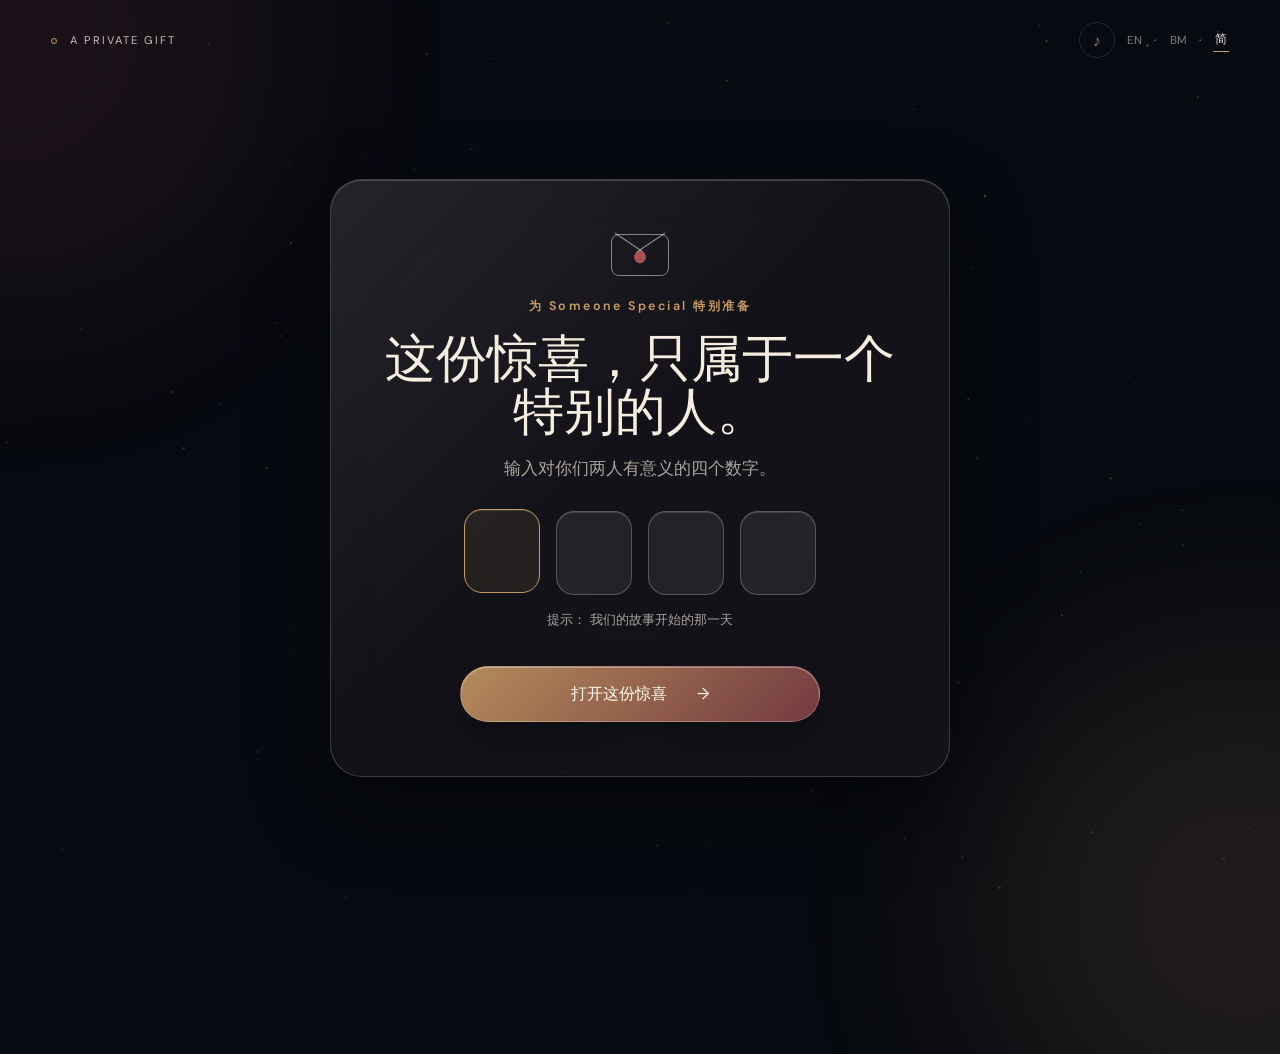
==== commit db569673: "Add files via upload" ====
--- a/experience/index.html
+++ b/experience/index.html
@@ -65,9 +65,9 @@
         <p class="eyebrow" data-copy="selectKicker">CHOOSE A MOMENT</p>
         <h2 id="select-title" data-copy="selectTitle">Choose the shape of your surprise.</h2>
         <div class="choice-grid">
-          <button class="choice active-choice" id="heart-choice" type="button"><span class="choice-symbol particle-heart-symbol">♥</span><span class="choice-name" data-copy="forLove">For Love</span><span class="choice-status" data-copy="ready">Ready</span></button>
-          <button class="choice" id="birthday-choice" type="button"><span class="choice-symbol">🎂</span><span class="choice-name" data-copy="forBirthday">For a Birthday</span><span class="choice-status" data-copy="ready">Ready</span></button>
-          <button class="choice" id="date-choice" type="button"><span class="choice-symbol ticket-symbol">▰</span><span class="choice-name" data-copy="forDate">For a Date</span><span class="choice-status" data-copy="ready">Ready</span></button>
+          <button class="choice active-choice" id="heart-choice" type="button"><span class="choice-symbol particle-heart-symbol">♟</span><span class="choice-name" data-copy="forLove">Welcome Home</span><span class="choice-status" data-copy="ready">Ready</span></button>
+          <button class="choice" id="birthday-choice" type="button"><span class="choice-symbol">🎂</span><span class="choice-name" data-copy="forBirthday">Pet Birthday</span><span class="choice-status" data-copy="ready">Ready</span></button>
+          <button class="choice" id="date-choice" type="button"><span class="choice-symbol ticket-symbol">✦</span><span class="choice-name" data-copy="forDate">In Loving Memory</span><span class="choice-status" data-copy="ready">Ready</span></button>
         </div>
         <p class="microcopy" data-copy="chooseHint">Choose a surprise to continue.</p>
       </div>
@@ -176,7 +176,7 @@
           <p class="eyebrow" data-copy="invitationKicker">ADMIT TWO · ONE SPECIAL EVENING</p>
           <span class="ticket-number" id="ticket-number">M+C · 0901</span>
         </div>
-        <h2 id="date-details-title">Our Movie Date</h2>
+        <h2 id="date-details-title">A Day To Remember</h2>
         <p class="ticket-for"><span data-copy="preparedFor">Prepared especially for</span> <strong id="ticket-recipient">Recipient</strong></p>
         <div class="ticket-perforation" aria-hidden="true"><span></span></div>
         <dl class="invitation-details">
